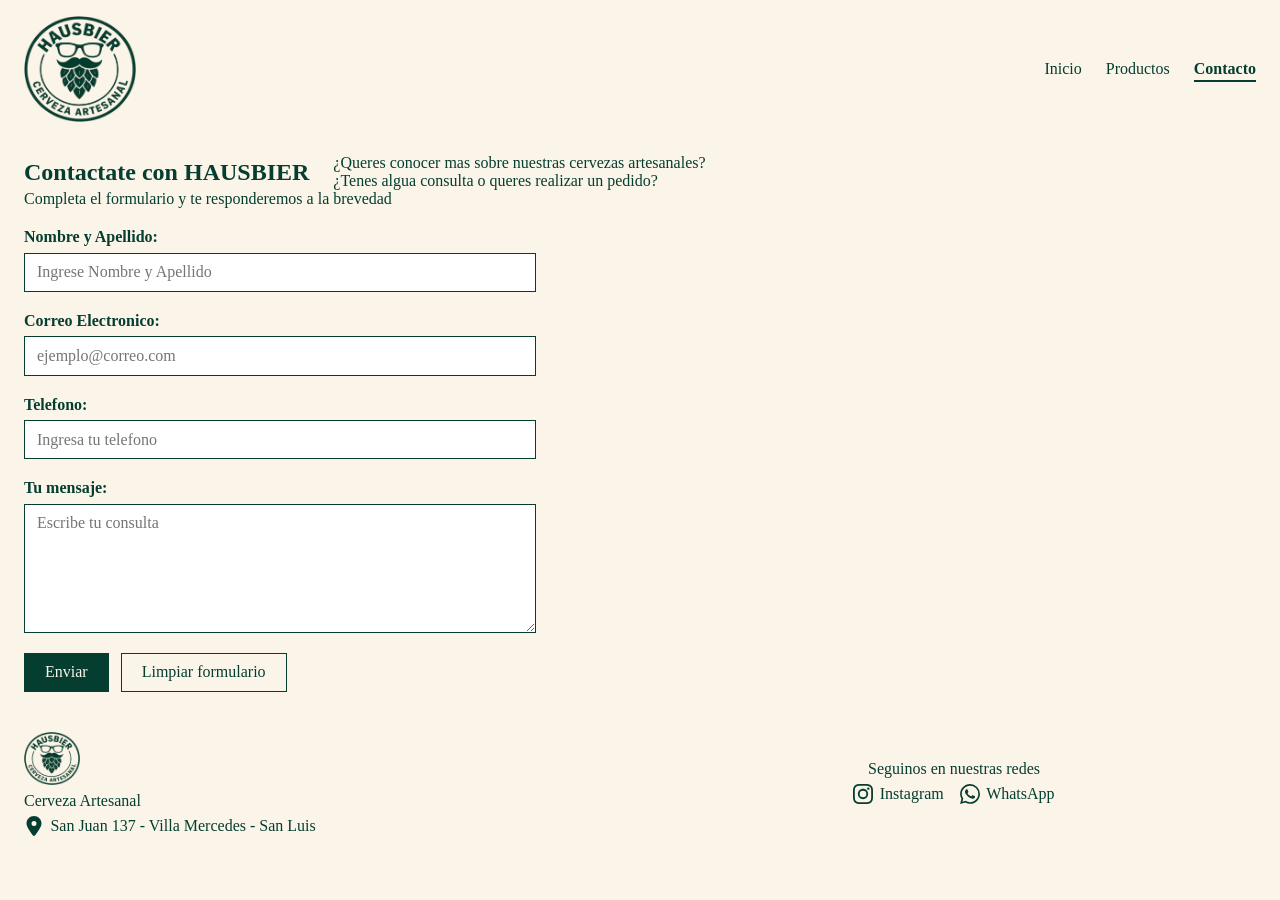
==== contact.html @ 5aa0233e "ajustes index y contact + avances con product" ====
<!DOCTYPE html>
<html lang="es">

<head>
  <meta charset="UTF-8">
  <meta name="viewport" content="width=device-width, initial-scale=1.0">
  <title>HAUSBIER - Contacto</title>
  <link rel="stylesheet" href="assets/styles.css">
</head>

<body>
  <!-- Página de contacto. Deberá incluir un formulario con, al menos, tres campos. Entre ellos deberán encontrarse obligatoriamente: correo electrónico, teléfono y al menos un campo adicional, como nombre, asunto o mensaje. -->
  <header>
    <h1>
      <img src="./assets/img/hausbier_logo_transparent.png" alt="Logo de HAUSBIER" title="Logo de HAUSBIER">
    </h1>
    <nav>
      <ul>
        <li>
          <a href="index.html">Inicio</a>
        </li>
        <li>
          <a href="product.html">Productos</a>
        </li>
        <li>
          <a href="contact.html" class="active">Contacto</a>
        </li>
      </ul>
    </nav>
  </header>

  <main>
    <section>
      <h2>Contactate con HAUSBIER</h2>
      <P>¿Queres conocer mas sobre nuestras cervezas artesanales?<br> ¿Tenes algua consulta o queres realizar un pedido?
      </P>
    </section>

    <section>

      <form action="#" method="post">
        <p>Completa el formulario y te responderemos a la brevedad</p>
        <!-- Nombre y Apellido -->
        <div class="campo">
          <label for="nombre">Nombre y Apellido:</label>
          <input type="text" id="nombre" name="nombre" placeholder="Ingrese Nombre y Apellido" required>
        </div>
        <!-- Correo Electronico -->
        <div class="campo">
          <label for="email">Correo Electronico:</label>
          <input type="text" id="email" name="email" placeholder="ejemplo@correo.com" required>
        </div>
        <!-- Telefono -->
        <div class="campo">
          <label for="telefono">Telefono:</label>
          <input type="tel" id="telefono" name="telefono" placeholder="Ingresa tu telefono" required>
        </div>
        <!-- Mensaje -->
        <div class="campo">
          <label for="mensaje">Tu mensaje:</label>
          <textarea name="mensaje" id="mensaje" rows="6" placeholder="Escribe tu consulta" required minlength="10"
            maxlength="500"></textarea>
        </div>
        <!-- Botones -->
        <div class="acciones">
          <button type="submit">Enviar</button>
          <button type="reset">Limpiar formulario</button>
        </div>
      </form>
    </section>
  </main>

  <footer>
    <div>
      <img class="logo-footer" src="./assets/img/hausbier_logo_transparent.png" alt="Logo de HAUSBIER"
        title="Logo de HAUSBIER">
      <p>Cerveza Artesanal</p>
      <a href="https://maps.app.goo.gl/q54BDB2Nd2fDTpQN8" target="_blank" class="location">
        <img src="./assets/icons/location.svg" alt="Ubicación" title="Ubicación">
        San Juan 137 - Villa Mercedes - San Luis
      </a>
    </div>

    <div>
      <p>Seguinos en nuestras redes</p>
      <nav>
        <ul>
          <li>
            <a href="https://www.instagram.com/hausbier.vm/" target="_blank" class="instagram">
              <img src="./assets/icons/instagram.svg" alt="Instagram" title="Instagram">
              Instagram
            </a>
          </li>

          <li>
            <a href="https://wa.me/5492664309170" target="_blank" class="whatsapp">
              <img src="./assets/icons/whatsapp.svg" alt="WhatsApp" title="WhatsApp">
              WhatsApp
            </a>
          </li>
        </ul>
      </nav>
    </div>
  </footer>

  <script src="assets/scripts.js"></script>
</body>

</html>
---- assets/styles.css ----
:root {
  --verde: #053D30;
  --crema: #FBF5E9;
}

*,
*::before,
*::after {
  box-sizing: border-box;
  margin: 0;
  padding: 0;
}

html {
  font-size: 100%;
}

body {
  min-height: 100%;
  background-color: var(--crema);
  color: var(--verde);
}

img {
  max-width: 100%;
  display: block;
}

a {
  color: inherit;
  text-decoration: none;
}

button,
input,
textarea,
select {
  font: inherit;
}

header {
  display: flex;
  flex-wrap: wrap;
  align-items: center;
  justify-content: space-between;
  gap: 1rem;
  padding: 1rem 1.5rem;
}

main {
  padding: 1rem 1.5rem;
}

main > section {
  display: flex;
  flex-direction: row;
  align-items: center;
  gap: 1.5rem;
}

main > section > div {
  flex: 1;
}

main > section img {
  flex: 1;
  width: 50%;
  height: auto;
}

main > h2 {
  margin-top: 1.5rem;
}

header h1 img {
  width: 7rem;
  height: auto;
}

header nav,
header nav ul {
  display: flex;
  flex-direction: row;
  align-items: center;
  gap: 1.5rem;
  list-style: none;
}

header nav a.active {
  font-weight: 700;
  border-bottom: 2px solid var(--verde);
  padding-bottom: 0.15rem;
}

footer {
  display: flex;
  flex-direction: row;
  justify-content: space-between;
  align-items: center;
  gap: 1.5rem;
  padding: 1.5rem;
}

footer > div {
  display: flex;
  flex: 1;
  flex-direction: column;
  gap: 0.4rem;
}

footer > div:last-child {
  align-items: center;
  text-align: center;
}

footer .logo-footer {
  width: 3.5rem;
  height: auto;
}

footer a {
  display: inline-flex;
  align-items: center;
  gap: 0.4rem;
}

footer a img {
  width: 1.25rem;
  height: 1.25rem;
}

footer nav ul {
  display: flex;
  flex-direction: row;
  gap: 1rem;
  list-style: none;
}

.productos-intro {
  max-width: 40rem;
  margin: 0.75rem 0 1.5rem;
  line-height: 1.5;
}

main > section.productos {
  display: flex;
  flex-direction: row;
  flex-wrap: wrap;
  align-items: stretch;
  gap: 1.5rem;
}

.productos article {
  flex: 1 1 16rem;
  display: flex;
  flex-direction: column;
  gap: 0.6rem;
  padding: 1.25rem;
  background-color: #fff;
  border-top: 4px solid var(--verde);
}

.productos h3 {
  font-size: 1.25rem;
}

.productos .estilo {
  font-weight: 700;
}

.productos p {
  line-height: 1.5;
}

.proceso {
  list-style: none;
  display: flex;
  flex-direction: column;
  gap: 1.25rem;
  margin-top: 1.25rem;
  counter-reset: paso;
}

.proceso li {
  display: flex;
  flex-direction: row;
  align-items: center;
  gap: 1.25rem;
  padding: 1rem;
  background-color: #fff;
  border-top: 4px solid var(--verde);
  counter-increment: paso;
}

.proceso li img {
  width: 14rem;
  height: 10rem;
  object-fit: cover;
  flex-shrink: 0;
}

.proceso li p {
  line-height: 1.5;
}

.proceso li p::before {
  content: counter(paso) ". ";
  font-weight: 700;
}

form {
  display: flex;
  flex-direction: column;
  gap: 1.25rem;
  width: 100%;
  max-width: 32rem;
}

.campo {
  display: flex;
  flex-direction: column;
  gap: 0.4rem;
}

.campo label {
  font-weight: 700;
}

.campo input,
.campo textarea {
  width: 100%;
  padding: 0.6rem 0.75rem;
  border: 1px solid var(--verde);
  background-color: #fff;
  color: var(--verde);
}

.acciones {
  display: flex;
  flex-wrap: wrap;
  gap: 0.75rem;
}

.acciones button {
  padding: 0.6rem 1.25rem;
  border: 1px solid var(--verde);
  background-color: var(--verde);
  color: var(--crema);
  cursor: pointer;
}

.acciones button[type="reset"] {
  background-color: transparent;
  color: var(--verde);
}

@media (max-width: 40rem) {
  .proceso li {
    flex-direction: column;
    align-items: stretch;
  }

  .proceso li img {
    width: 100%;
    height: 12rem;
  }
}
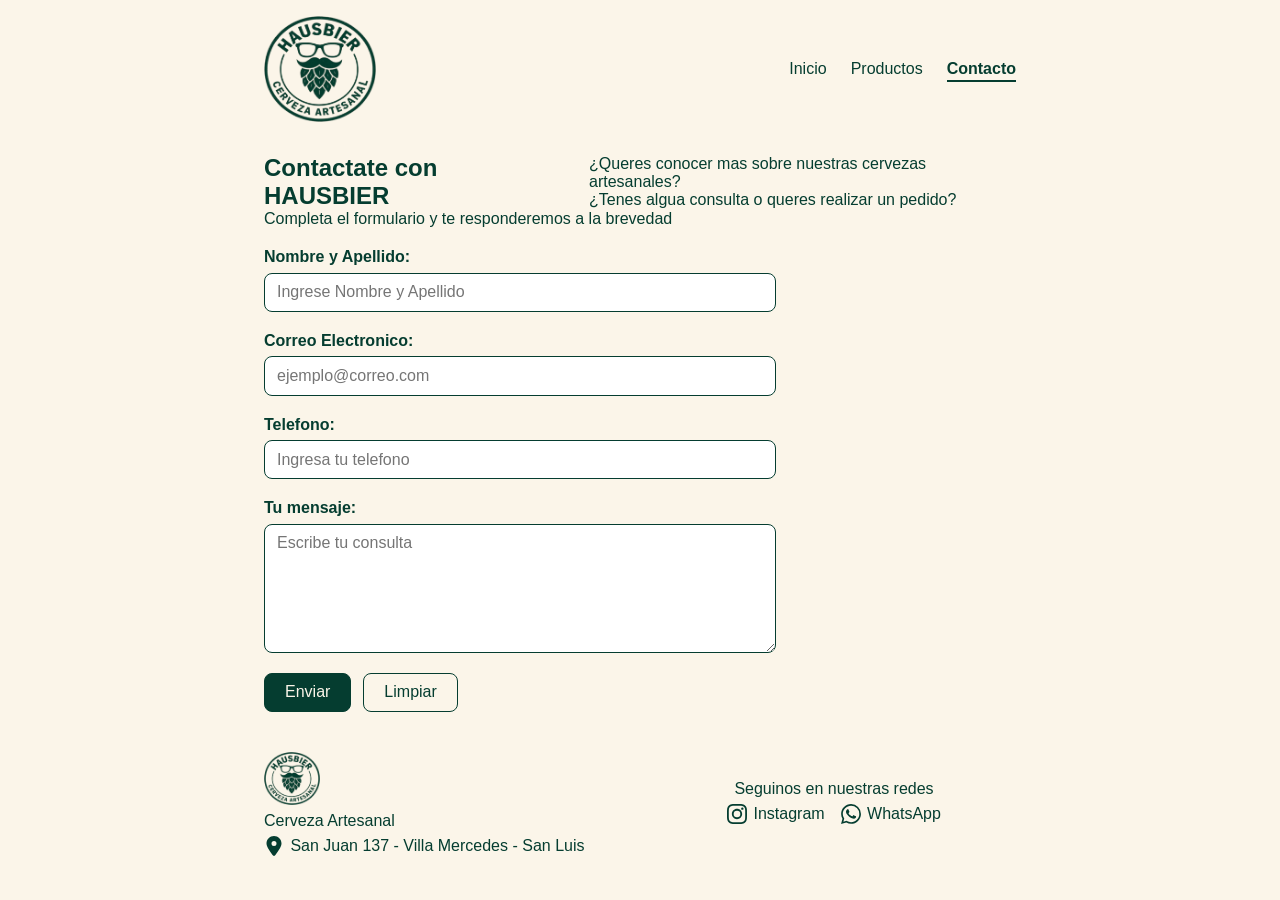
==== commit 9128c339: "Ajuste footer y header para pantallas pequeñas" ====
--- a/contact.html
+++ b/contact.html
@@ -9,7 +9,6 @@
 </head>
 
 <body>
-  <!-- Página de contacto. Deberá incluir un formulario con, al menos, tres campos. Entre ellos deberán encontrarse obligatoriamente: correo electrónico, teléfono y al menos un campo adicional, como nombre, asunto o mensaje. -->
   <header>
     <h1>
       <img src="./assets/img/hausbier_logo_transparent.png" alt="Logo de HAUSBIER" title="Logo de HAUSBIER">
@@ -32,39 +31,35 @@
   <main>
     <section>
       <h2>Contactate con HAUSBIER</h2>
-      <P>¿Queres conocer mas sobre nuestras cervezas artesanales?<br> ¿Tenes algua consulta o queres realizar un pedido?
+      <P>¿Queres conocer mas sobre nuestras cervezas artesanales?
+        <br> ¿Tenes algua consulta o queres realizar un pedido?
       </P>
     </section>
 
     <section>
 
-      <form action="#" method="post">
+      <form id="formulario-contacto" action="#" method="post" novalidate>
         <p>Completa el formulario y te responderemos a la brevedad</p>
-        <!-- Nombre y Apellido -->
         <div class="campo">
           <label for="nombre">Nombre y Apellido:</label>
           <input type="text" id="nombre" name="nombre" placeholder="Ingrese Nombre y Apellido" required>
         </div>
-        <!-- Correo Electronico -->
         <div class="campo">
           <label for="email">Correo Electronico:</label>
-          <input type="text" id="email" name="email" placeholder="ejemplo@correo.com" required>
+          <input type="email" id="email" name="email" placeholder="ejemplo@correo.com" required>
         </div>
-        <!-- Telefono -->
         <div class="campo">
           <label for="telefono">Telefono:</label>
           <input type="tel" id="telefono" name="telefono" placeholder="Ingresa tu telefono" required>
         </div>
-        <!-- Mensaje -->
         <div class="campo">
           <label for="mensaje">Tu mensaje:</label>
           <textarea name="mensaje" id="mensaje" rows="6" placeholder="Escribe tu consulta" required minlength="10"
             maxlength="500"></textarea>
         </div>
-        <!-- Botones -->
         <div class="acciones">
           <button type="submit">Enviar</button>
-          <button type="reset">Limpiar formulario</button>
+          <button type="reset">Limpiar</button>
         </div>
       </form>
     </section>
--- a/assets/styles.css
+++ b/assets/styles.css
@@ -1,6 +1,8 @@
 :root {
   --verde: #053D30;
+  --verde-hover: #348774;
   --crema: #FBF5E9;
+  --ancho-chico: 500px;
 }
 
 *,
@@ -9,6 +11,7 @@
   box-sizing: border-box;
   margin: 0;
   padding: 0;
+  font-family: Arial, Helvetica, sans-serif, monospace;
 }
 
 html {
@@ -19,6 +22,15 @@
   min-height: 100%;
   background-color: var(--crema);
   color: var(--verde);
+}
+
+header,
+main,
+footer {
+  width: 100%;
+  max-width: 50rem;
+  margin-left: auto;
+  margin-right: auto;
 }
 
 img {
@@ -66,6 +78,7 @@
   flex: 1;
   width: 50%;
   height: auto;
+  border-radius: 0.5rem;
 }
 
 main > h2 {
@@ -92,6 +105,10 @@
   padding-bottom: 0.15rem;
 }
 
+header nav a:hover {
+  color: var(--verde-hover);
+}
+
 footer {
   display: flex;
   flex-direction: row;
@@ -122,6 +139,10 @@
   display: inline-flex;
   align-items: center;
   gap: 0.4rem;
+}
+
+footer a:hover {
+  color: var(--verde-hover);
 }
 
 footer a img {
@@ -151,7 +172,7 @@
 }
 
 .productos article {
-  flex: 1 1 16rem;
+  flex: 1 1 11rem;
   display: flex;
   flex-direction: column;
   gap: 0.6rem;
@@ -172,39 +193,78 @@
   line-height: 1.5;
 }
 
-.proceso {
-  list-style: none;
-  display: flex;
-  flex-direction: column;
+.carrusel {
+  display: flex;
+  flex-direction: column;
+  gap: 1rem;
+  margin-top: 1.25rem;
+}
+
+.carrusel-vista {
+  position: relative;
+  display: flex;
+  flex-direction: row;
+  align-items: center;
   gap: 1.25rem;
-  margin-top: 1.25rem;
-  counter-reset: paso;
-}
-
-.proceso li {
-  display: flex;
-  flex-direction: row;
-  align-items: center;
-  gap: 1.25rem;
+  margin: 0;
   padding: 1rem;
   background-color: #fff;
   border-top: 4px solid var(--verde);
-  counter-increment: paso;
-}
-
-.proceso li img {
+}
+
+.paso-numero {
+  position: absolute;
+  top: 0.75rem;
+  right: 0.75rem;
+  display: flex;
+  align-items: center;
+  justify-content: center;
+  width: 1.75rem;
+  height: 1.75rem;
+  border-radius: 50%;
+  background-color: var(--verde);
+  color: var(--crema);
+  font-weight: 700;
+  line-height: 1;
+}
+
+.carrusel-vista img {
   width: 14rem;
   height: 10rem;
   object-fit: cover;
   flex-shrink: 0;
-}
-
-.proceso li p {
+  border-radius: 0.5rem;
+}
+
+.carrusel-vista p {
   line-height: 1.5;
 }
 
-.proceso li p::before {
-  content: counter(paso) ". ";
+.carrusel-controles {
+  display: flex;
+  flex-direction: row;
+  align-items: center;
+  justify-content: center;
+  gap: 1rem;
+}
+
+.carrusel-controles button {
+  padding: 0.6rem 1.25rem;
+  border: 1px solid var(--verde);
+  border-radius: 0.5rem;
+  background-color: var(--verde);
+  color: var(--crema);
+  cursor: pointer;
+}
+
+.carrusel-controles button:hover {
+  background-color: var(--verde-hover);
+  border-color: var(--verde-hover);
+}
+
+.carrusel-controles p {
+  min-width: 3rem;
+  text-align: center;
   font-weight: 700;
 }
 
@@ -231,8 +291,14 @@
   width: 100%;
   padding: 0.6rem 0.75rem;
   border: 1px solid var(--verde);
+  border-radius: 0.5rem;
   background-color: #fff;
   color: var(--verde);
+}
+
+.campo .error {
+  color: #8a1f1f;
+  font-size: 0.9rem;
 }
 
 .acciones {
@@ -244,6 +310,7 @@
 .acciones button {
   padding: 0.6rem 1.25rem;
   border: 1px solid var(--verde);
+  border-radius: 0.5rem;
   background-color: var(--verde);
   color: var(--crema);
   cursor: pointer;
@@ -255,13 +322,32 @@
 }
 
 @media (max-width: 40rem) {
-  .proceso li {
+  .carrusel-vista {
     flex-direction: column;
     align-items: stretch;
   }
 
-  .proceso li img {
+  .carrusel-vista img {
     width: 100%;
     height: 12rem;
   }
 }
+
+@media (width <= 500px) {
+  header {
+    flex-direction: column;
+    align-items: center;
+    justify-content: space-around;
+  }
+
+  header nav,
+  header nav ul {
+    width: 100%;
+    justify-content: space-around;
+  }
+
+  footer nav ul {
+    flex-direction: column;
+    align-items: center;
+  }
+}
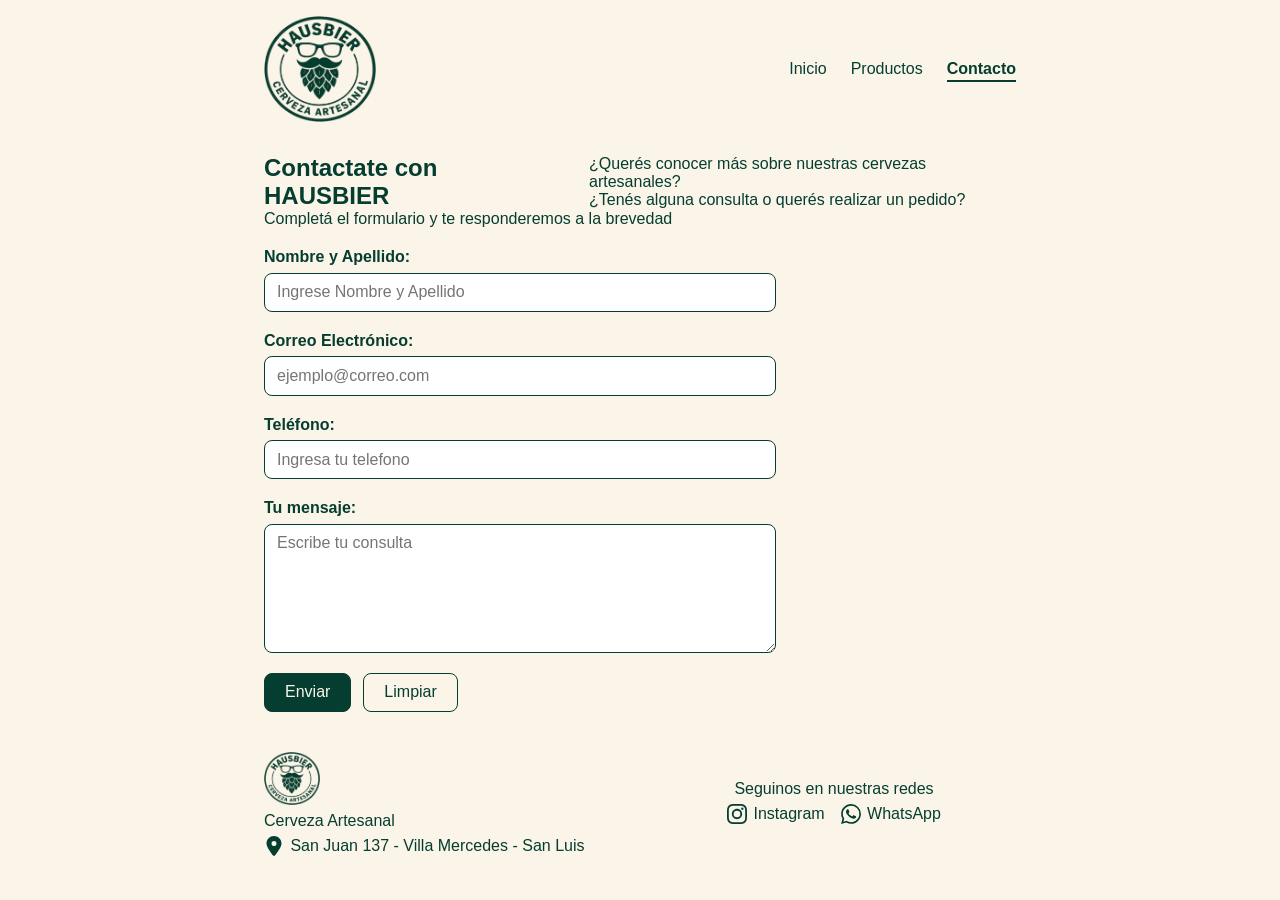
==== commit 947fa07c: "Tildes" ====
--- a/contact.html
+++ b/contact.html
@@ -31,25 +31,25 @@
   <main>
     <section>
       <h2>Contactate con HAUSBIER</h2>
-      <P>¿Queres conocer mas sobre nuestras cervezas artesanales?
-        <br> ¿Tenes algua consulta o queres realizar un pedido?
-      </P>
+      <p>¿Querés conocer más sobre nuestras cervezas artesanales?
+        <br>¿Tenés alguna consulta o querés realizar un pedido?
+      </p>
     </section>
 
     <section>
 
       <form id="formulario-contacto" action="#" method="post" novalidate>
-        <p>Completa el formulario y te responderemos a la brevedad</p>
+        <p>Completá el formulario y te responderemos a la brevedad</p>
         <div class="campo">
           <label for="nombre">Nombre y Apellido:</label>
           <input type="text" id="nombre" name="nombre" placeholder="Ingrese Nombre y Apellido" required>
         </div>
         <div class="campo">
-          <label for="email">Correo Electronico:</label>
+          <label for="email">Correo Electrónico:</label>
           <input type="email" id="email" name="email" placeholder="ejemplo@correo.com" required>
         </div>
         <div class="campo">
-          <label for="telefono">Telefono:</label>
+          <label for="telefono">Teléfono:</label>
           <input type="tel" id="telefono" name="telefono" placeholder="Ingresa tu telefono" required>
         </div>
         <div class="campo">
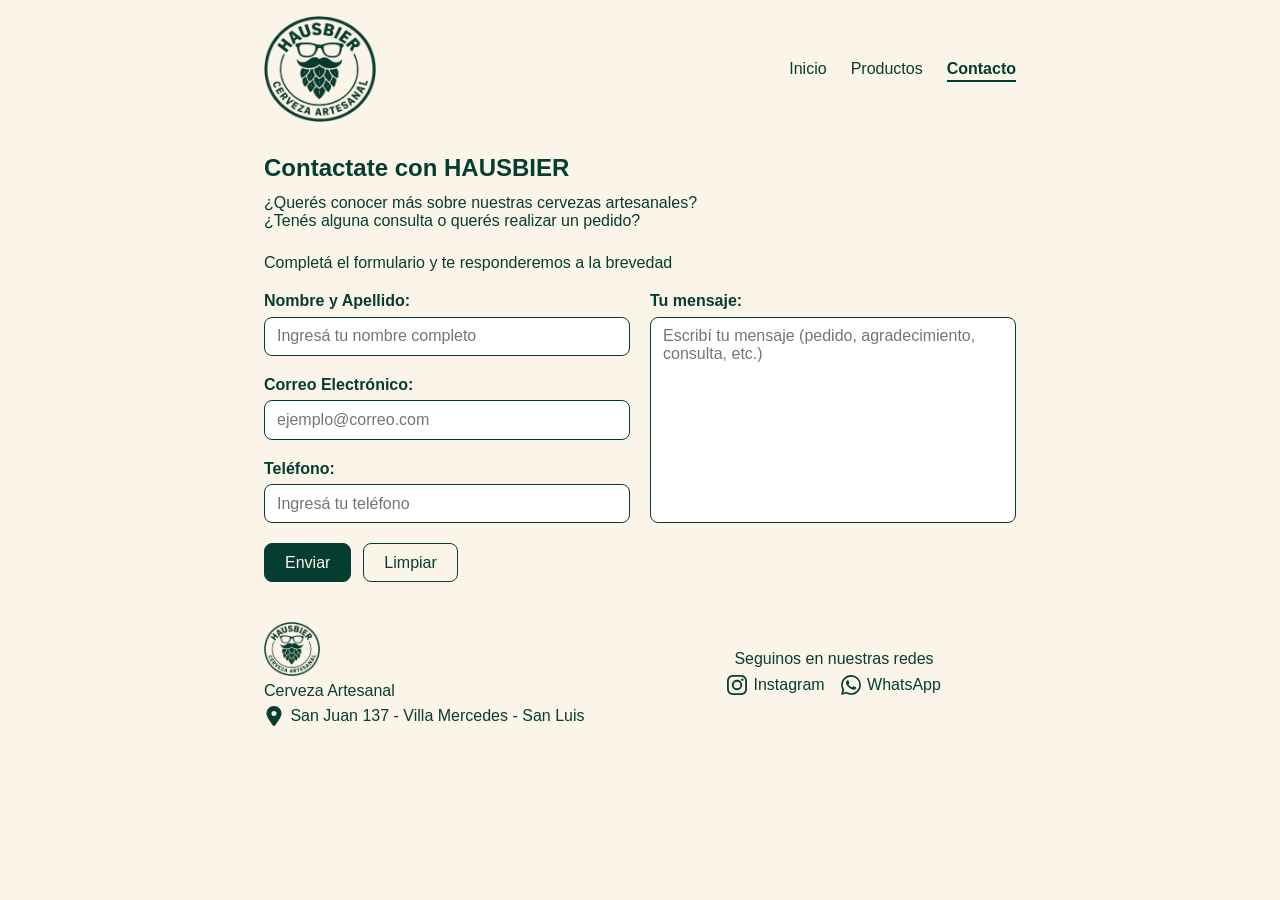
==== commit d0ba0214: "ajustes en contacto para unificar textos (voseo) y poner inputs en dos columnas" ====
--- a/contact.html
+++ b/contact.html
@@ -29,7 +29,7 @@
   </header>
 
   <main>
-    <section>
+    <section class="intro">
       <h2>Contactate con HAUSBIER</h2>
       <p>¿Querés conocer más sobre nuestras cervezas artesanales?
         <br>¿Tenés alguna consulta o querés realizar un pedido?
@@ -40,22 +40,26 @@
 
       <form id="formulario-contacto" action="#" method="post" novalidate>
         <p>Completá el formulario y te responderemos a la brevedad</p>
-        <div class="campo">
-          <label for="nombre">Nombre y Apellido:</label>
-          <input type="text" id="nombre" name="nombre" placeholder="Ingrese Nombre y Apellido" required>
-        </div>
-        <div class="campo">
-          <label for="email">Correo Electrónico:</label>
-          <input type="email" id="email" name="email" placeholder="ejemplo@correo.com" required>
-        </div>
-        <div class="campo">
-          <label for="telefono">Teléfono:</label>
-          <input type="tel" id="telefono" name="telefono" placeholder="Ingresa tu telefono" required>
-        </div>
-        <div class="campo">
-          <label for="mensaje">Tu mensaje:</label>
-          <textarea name="mensaje" id="mensaje" rows="6" placeholder="Escribe tu consulta" required minlength="10"
-            maxlength="500"></textarea>
+        <div class="formulario-columnas">
+          <div class="formulario-datos">
+            <div class="campo">
+              <label for="nombre">Nombre y Apellido:</label>
+              <input type="text" id="nombre" name="nombre" placeholder="Ingresá tu nombre completo" required>
+            </div>
+            <div class="campo">
+              <label for="email">Correo Electrónico:</label>
+              <input type="email" id="email" name="email" placeholder="ejemplo@correo.com" required>
+            </div>
+            <div class="campo">
+              <label for="telefono">Teléfono:</label>
+              <input type="tel" id="telefono" name="telefono" placeholder="Ingresá tu teléfono" required>
+            </div>
+          </div>
+          <div class="campo campo-mensaje">
+            <label for="mensaje">Tu mensaje:</label>
+            <textarea name="mensaje" id="mensaje" placeholder="Escribí tu mensaje (pedido, agradecimiento, consulta, etc.)" required minlength="10"
+              maxlength="500"></textarea>
+          </div>
         </div>
         <div class="acciones">
           <button type="submit">Enviar</button>
--- a/assets/styles.css
+++ b/assets/styles.css
@@ -63,22 +63,29 @@
   padding: 1rem 1.5rem;
 }
 
-main > section {
+.presentacion {
   display: flex;
   flex-direction: row;
   align-items: center;
   gap: 1.5rem;
 }
 
-main > section > div {
-  flex: 1;
-}
-
-main > section img {
+.presentacion > div {
+  flex: 1;
+}
+
+.presentacion img {
   flex: 1;
   width: 50%;
   height: auto;
   border-radius: 0.5rem;
+}
+
+.intro {
+  display: flex;
+  flex-direction: column;
+  gap: 0.75rem;
+  margin-bottom: 1.5rem;
 }
 
 main > h2 {
@@ -169,6 +176,13 @@
   flex-wrap: wrap;
   align-items: stretch;
   gap: 1.5rem;
+}
+
+main > section.productos img {
+  flex: none;
+  align-self: stretch;
+  width: 100%;
+  height: auto;
 }
 
 .productos article {
@@ -210,6 +224,10 @@
   padding: 1rem;
   background-color: #fff;
   border-top: 4px solid var(--verde);
+}
+
+.carrusel-vista[hidden] {
+  display: none;
 }
 
 .paso-numero {
@@ -273,7 +291,29 @@
   flex-direction: column;
   gap: 1.25rem;
   width: 100%;
-  max-width: 32rem;
+}
+
+.formulario-columnas {
+  display: flex;
+  flex-direction: row;
+  align-items: stretch;
+  gap: 1.25rem;
+}
+
+.formulario-datos {
+  flex: 1;
+  display: flex;
+  flex-direction: column;
+  gap: 1.25rem;
+}
+
+.campo-mensaje {
+  flex: 1;
+}
+
+.campo-mensaje textarea {
+  flex: 1;
+  resize: none;
 }
 
 .campo {
@@ -350,4 +390,13 @@
     flex-direction: column;
     align-items: center;
   }
-}
+
+  .formulario-columnas {
+    flex-direction: column;
+  }
+
+  .campo-mensaje textarea {
+    flex: none;
+    min-height: 8rem;
+  }
+}
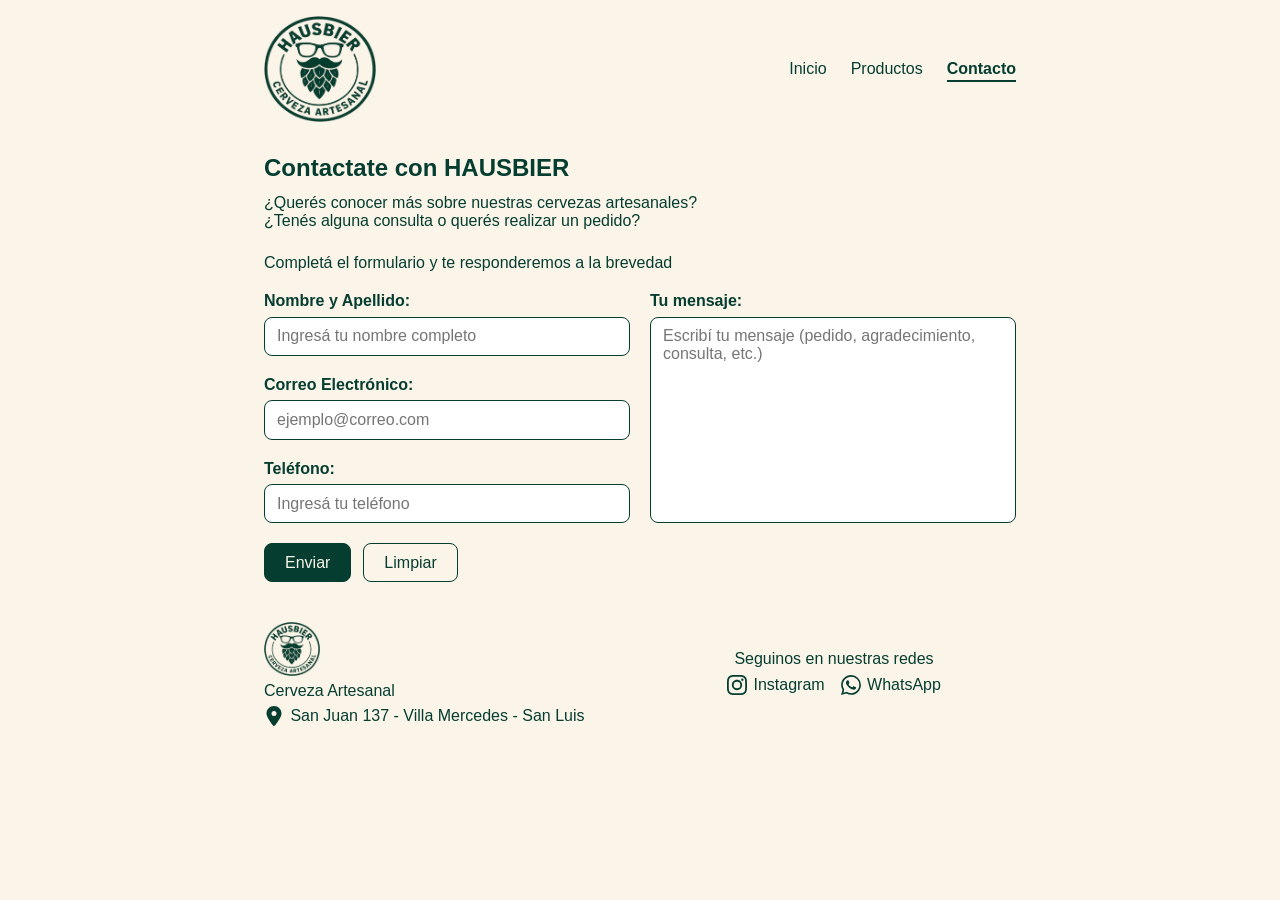
==== commit a4cf1c9e: "cambios en el formulario" ====
--- a/contact.html
+++ b/contact.html
@@ -66,6 +66,7 @@
           <button type="reset">Limpiar</button>
         </div>
       </form>
+        <div id="contenedor-resumenFormulario"></div>
     </section>
   </main>
 
--- a/assets/styles.css
+++ b/assets/styles.css
@@ -400,3 +400,21 @@
     min-height: 8rem;
   }
 }
+.resumen-formulario {
+  display: flex; 
+  flex-direction: column; 
+  gap: 0.75rem; 
+  margin-top: 1.5rem; 
+  padding: 1.25rem; 
+  background-color: #fff; 
+  border-top: 4px solid var(--verde); 
+  border-radius: 0.5rem;
+}
+.resumen-formulario h3 {
+  margin-bottom: 0.5rem;
+
+}
+.resumen-formulario p {
+  line-height: 1.5;
+  overflow-wrap: anywahere;
+}
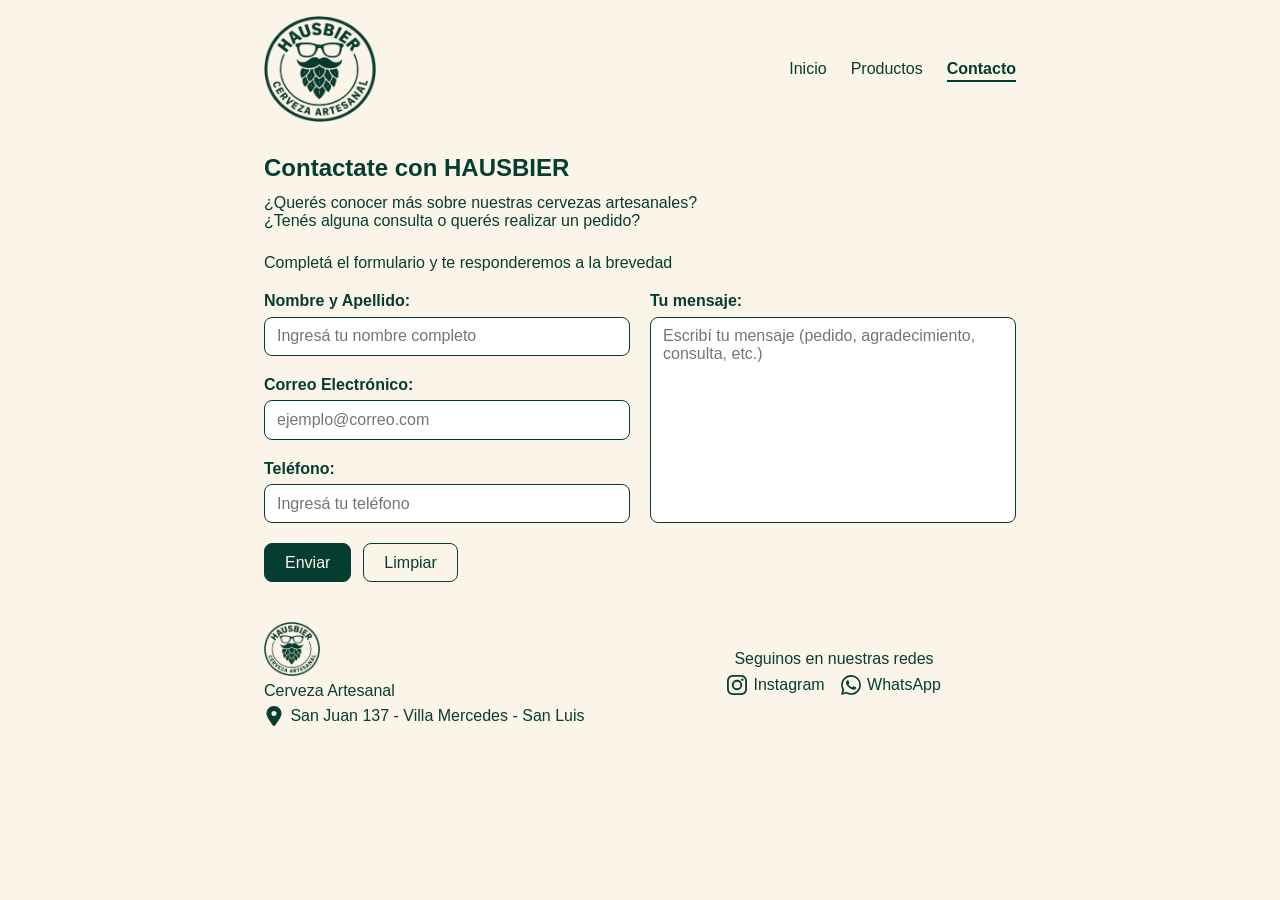
==== commit 26ef8051: "formulario.js carrusel.js" ====
--- a/contact.html
+++ b/contact.html
@@ -103,7 +103,7 @@
     </div>
   </footer>
 
-  <script src="assets/scripts.js"></script>
+  <script src="assets/formulario.js"></script>
 </body>
 
 </html>
--- a/assets/styles.css
+++ b/assets/styles.css
@@ -400,14 +400,29 @@
     min-height: 8rem;
   }
 }
+.resumen-overlay {
+  position: fixed;
+  top: 0;
+  left: 0;
+  z-index: 10;
+  display: flex;
+  align-items: center;
+  justify-content: center;
+  width: 100%;
+  height: 100%;
+  padding: 1rem;
+  background-color: rgb(0 0 0 / 0.7);
+}
+
 .resumen-formulario {
-  display: flex; 
-  flex-direction: column; 
-  gap: 0.75rem; 
-  margin-top: 1.5rem; 
-  padding: 1.25rem; 
-  background-color: #fff; 
-  border-top: 4px solid var(--verde); 
+  display: flex;
+  flex-direction: column;
+  gap: 0.75rem;
+  width: 100%;
+  max-width: 32rem;
+  padding: 1.25rem;
+  background-color: #fff;
+  border-top: 4px solid var(--verde);
   border-radius: 0.5rem;
 }
 .resumen-formulario h3 {
